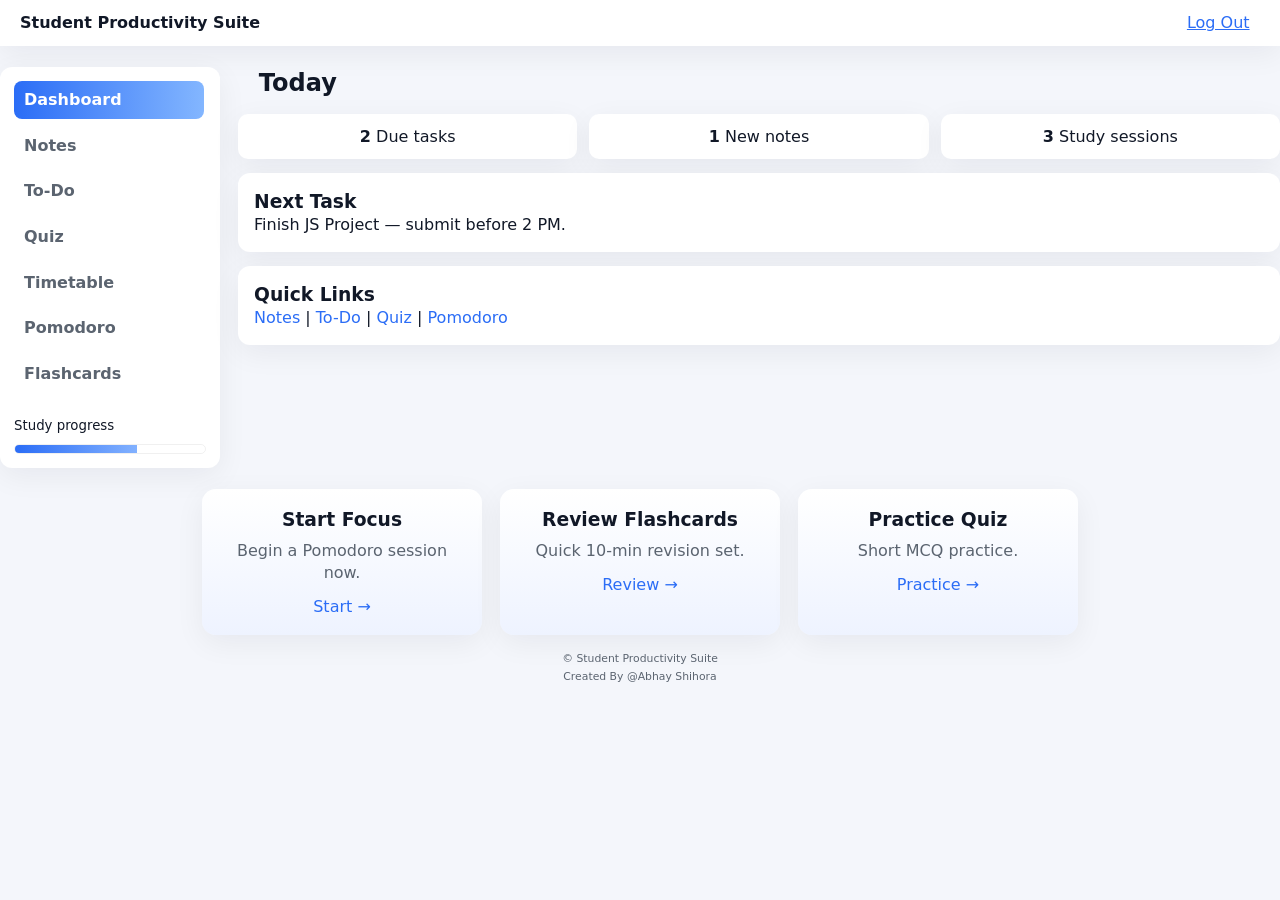
==== Home.html @ b065e047 "The Student Productivity Suite is a web-based application that helps students organize their studies" ====
<!doctype html>
<html lang="en">
<head>
  <meta charset="utf-8" />
  <meta name="viewport" content="width=device-width,initial-scale=1" />
  <title>Student Productivity Suite — Dashboard</title>
  <link rel="stylesheet" href="css/style.css" />
</head>
<body>
  <!-- top bar -->
  <header class="topbar">
    <div class="left">
     
      <h1  class="brand">Student Productivity Suite</h1>
    </div>
    <nav><a href="index.html"><u>Log Out</u></a></nav>
  </header>

<br>  

    <section class="layout layout-sidebar" aria-labelledby="sidebarTitle" hidden>

      <aside class="sidebar">
        <nav>
          <a href="Home.html" class="nav-link active">Dashboard</a>
          <a href="notes.html" class="nav-link">Notes</a>
          <a href="todo.html" class="nav-link">To-Do</a>
          <a href="quiz.html" class="nav-link">Quiz</a>
          <a href="timetable.html" class="nav-link">Timetable</a>
          <a href="pomodoro.html" class="nav-link">Pomodoro</a>
          <a href="flashcards.html" class="nav-link">Flashcards</a>
        </nav><br>
        <div class="sidebar-foot">
          <small>Study progress</small>
          <div class="progress"><div class="progbar" style="width:64%"></div></div>
        </div>
      </aside>
      
      <section class="content">
        <h2>Today</h2>
        <div class="card-row">
          <div class="small-card">
            <strong>2</strong>
            <span>Due tasks</span>
          </div>
          <div class="small-card">
            <strong>1</strong>
            <span>New notes</span>
          </div>
          <div class="small-card">
            <strong>3</strong>
            <span>Study sessions</span>
          </div>
        </div>

        <div class="big-card">
          <h3>Next Task</h3>
          <p>Finish JS Project — submit before 2 PM.</p>
        </div>

        <div class="big-card">
          <h3>Quick Links</h3>
          <div class="links">
            <a href="notes.html">Notes  </a>|
            <a href="todo.html">To-Do  </a>|
            <a href="quiz.html">Quiz  </a>|
            <a href="pomodoro.html">Pomodoro</a>
          </div>
        </div>
      </section>
    </section> 

    <br>
    <section class="layout layout-focus" aria-labelledby="focusTitle" >
      <div class="focus-wrap">
        <div class="focus-card">
          <h3>Start Focus</h3>
          <p>Begin a Pomodoro session now.</p>
          <a href="pomodoro.html" class="cta">Start →</a>
        </div>

        <div class="focus-card">
          <h3>Review Flashcards</h3>
          <p>Quick 10-min revision set.</p>
          <a href="flashcards.html" class="cta">Review →</a>
        </div>

        <div class="focus-card">
          <h3>Practice Quiz</h3>
          <p>Short MCQ practice.</p>
          <a href="quiz.html" class="cta">Practice →</a>
        </div>
      </div>
    </section>
  </main>

  <footer class="footer">
    <small>© Student Productivity Suite</small><br>
    <small>Created By @Abhay Shihora</small>
  </footer>
  <br><br><br><br>
  <script src="js/dashboard.js"></script>
</body>
</html>
---- css/style.css ----
:root {
  
  --bg: #f4f6fb;
  --card: #fff;
  --accent: #2b6df6;
  --muted: #5b6470;
  --text: #111827;
  --glass: rgba(255, 255, 255, 0.6);
  --shadow: 0 8px 30px rgba(15, 23, 42, 0.06);
  --radius: 10px;
  --soft: #eef3ff;
}

* {
  box-sizing: border-box;
  margin: 0;
  padding: 0;
  font-family: Inter, Segoe UI, system-ui, Arial;
  line-height: 1.35;
}
html,body {
  height: 100%;
}
body {
  background:#f4f6fb;
  color: var(--text);
  transition: background 0.25s ease, color 0.25s ease;
}
nav{
  margin-right: 1%;
}
a {
  text-decoration: none;
  color: var(--accent);

}

.topbar {
  display: flex;
  justify-content: space-between;
  padding: 12px 18px;
  background: #fff;
  box-shadow: var(--shadow);
}
.topbar .brand {
  font-size: 16px;
  margin-left: 2px;
}
h2{
  margin-left: 2%;
}
.layout-sidebar {
  display: flex;
  gap: 18px;
}
.sidebar {
  width: 220px;
  background: var(--card);
  padding: 14px;
  border-radius: 12px;
  box-shadow: var(--shadow);
  flex-direction: column;
}
.sidebar nav {
  display: flex;
  flex-direction: column;
  gap: 8px;
}
.nav-link {
  padding: 8px 10px;
  border-radius: 8px;
  color: var(--muted);
  font-weight: 700;
}
.nav-link:hover {
  background: var(--soft);
  color: var(--text);
}
.nav-link.active {
  background: linear-gradient(90deg, var(--accent), #83b6ff);
  color: white;
}
.content {
  flex: 1;
  display: flex;
  flex-direction: column;
  gap: 14px;
}
.card-row {
  display: flex;
  gap: 12px;
}
.small-card {
  background: var(--card);
  padding: 12px;
  border-radius: 10px;
  box-shadow: var(--shadow);
  flex: 1;
  text-align: center;
}
.big-card {
  background: var(--card);
  padding: 16px;
  border-radius: 12px;
  box-shadow: var(--shadow);
}

/* small progress */
.progress {
  background: transparent;
  border-radius: 10px;
  height: 10px;
  border: 1px solid rgba(0, 0, 0, 0.06);
  overflow: hidden;
  margin-top: 8px;
}
.progbar {
  height: 100%;
  background: linear-gradient(90deg, var(--accent), #82b1ff);
}

.layout-focus .focus-wrap {
  display: flex;
  gap: 18px;
  flex-wrap: wrap;
  justify-content: center;
}
.focus-card {
  width: 280px;
  background: linear-gradient(180deg, var(--card), var(--soft));
  padding: 18px;
  border-radius: 14px;
  box-shadow: var(--shadow);
  text-align: center;
}
.focus-card h3 {
  margin-bottom: 8px;
}
.focus-card p {
  color: var(--muted);
  margin-bottom: 12px;
}

/* footer */
.footer {
  padding: 14px;
  text-align: center;
  color: var(--muted);
  font-size: 13px;
}

/* utilities & responsive */
.row {
  display: flex;
  gap: 10px;
}
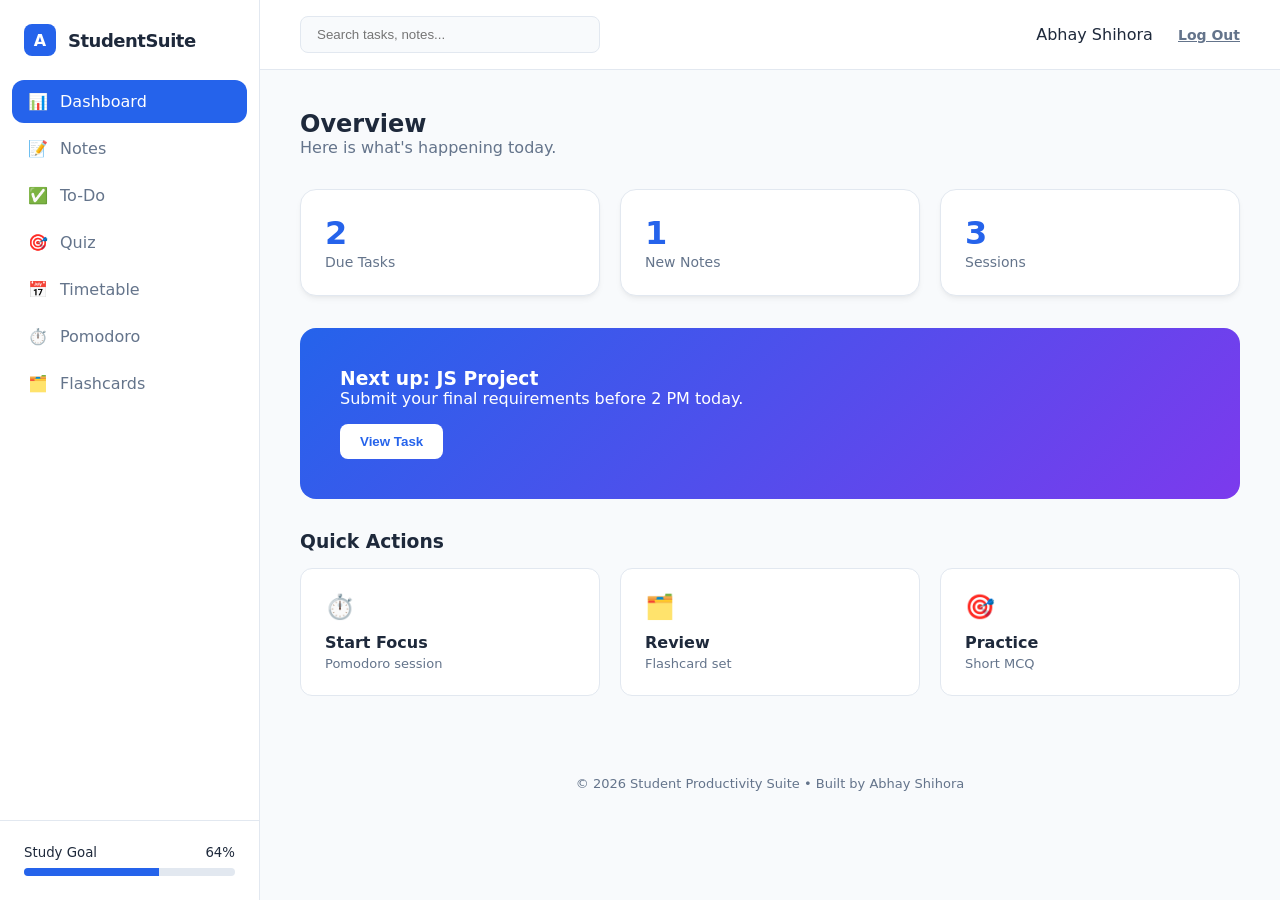
==== commit 389daf9d: "Change the Home page design..." ====
--- a/Home.html
+++ b/Home.html
@@ -1,104 +1,113 @@
-<!doctype html>
+<!DOCTYPE html>
 <html lang="en">
 <head>
   <meta charset="utf-8" />
   <meta name="viewport" content="width=device-width,initial-scale=1" />
-  <title>Student Productivity Suite — Dashboard</title>
+  <title>Dashboard — StudentSuite</title>
   <link rel="stylesheet" href="css/style.css" />
 </head>
 <body>
-  <!-- top bar -->
-  <header class="topbar">
-    <div class="left">
-     
-      <h1  class="brand">Student Productivity Suite</h1>
+
+  <aside class="sidebar">
+    <div class="sidebar-header">
+      <div class="brand-icon">A</div>
+      <h1 class="brand-text">StudentSuite</h1>
     </div>
-    <nav><a href="index.html"><u>Log Out</u></a></nav>
-  </header>
 
-<br>  
+    <nav class="sidebar-nav">
+      <a href="Home.html" class="nav-link active"><span>📊</span> Dashboard</a>
+      <a href="notes.html" class="nav-link"><span>📝</span> Notes</a>
+      <a href="todo.html" class="nav-link"><span>✅</span> To-Do</a>
+      <a href="quiz.html" class="nav-link"><span>🎯</span> Quiz</a>
+      <a href="timetable.html" class="nav-link"><span>📅</span> Timetable</a>
+      <a href="pomodoro.html" class="nav-link"><span>⏱️</span> Pomodoro</a>
+      <a href="flashcards.html" class="nav-link"><span>🗂️</span> Flashcards</a>
+    </nav>
 
-    <section class="layout layout-sidebar" aria-labelledby="sidebarTitle" hidden>
+    <div class="sidebar-footer">
+      <div class="progress-container">
+        <div class="progress-labels">
+          <small>Study Goal</small>
+          <small>64%</small>
+        </div>
+        <div class="progress-bar-bg">
+          <div class="progress-bar-fill" style="width:64%"></div>
+        </div>
+      </div>
+    </div>
+  </aside>
 
-      <aside class="sidebar">
-        <nav>
-          <a href="Home.html" class="nav-link active">Dashboard</a>
-          <a href="notes.html" class="nav-link">Notes</a>
-          <a href="todo.html" class="nav-link">To-Do</a>
-          <a href="quiz.html" class="nav-link">Quiz</a>
-          <a href="timetable.html" class="nav-link">Timetable</a>
-          <a href="pomodoro.html" class="nav-link">Pomodoro</a>
-          <a href="flashcards.html" class="nav-link">Flashcards</a>
-        </nav><br>
-        <div class="sidebar-foot">
-          <small>Study progress</small>
-          <div class="progress"><div class="progbar" style="width:64%"></div></div>
+  <main class="main-content">
+    <header class="topbar">
+      <div class="search-bar">
+        <input type="text" placeholder="Search tasks, notes...">
+      </div>
+      <div class="user-profile">
+        <span class="user-name">Abhay Shihora</span>
+        <a href="index.html" class="logout-btn">Log Out</a>
+      </div>
+    </header>
+
+    <section class="dashboard-body">
+      <header class="section-header">
+        <h2>Overview</h2>
+        <p class="subtitle">Here is what's happening today.</p>
+      </header>
+
+      <div class="stats-grid">
+        <div class="stat-card">
+          <span class="stat-value">2</span>
+          <span class="stat-label">Due Tasks</span>
         </div>
-      </aside>
-      
-      <section class="content">
-        <h2>Today</h2>
-        <div class="card-row">
-          <div class="small-card">
-            <strong>2</strong>
-            <span>Due tasks</span>
+        <div class="stat-card">
+          <span class="stat-value">1</span>
+          <span class="stat-label">New Notes</span>
+        </div>
+        <div class="stat-card">
+          <span class="stat-value">3</span>
+          <span class="stat-label">Sessions</span>
+        </div>
+      </div>
+
+      <div class="dashboard-grid">
+        <div class="main-panel">
+          <div class="card focus-banner">
+            <div class="focus-content">
+              <h3>Next up: JS Project</h3>
+              <p>Submit your final requirements before 2 PM today.</p>
+              <button class="btn-primary">View Task</button>
+            </div>
           </div>
-          <div class="small-card">
-            <strong>1</strong>
-            <span>New notes</span>
+
+          <div class="quick-actions">
+            <h3>Quick Actions</h3>
+            <div class="action-grid">
+              <a href="pomodoro.html" class="action-card">
+                <span class="icon">⏱️</span>
+                <h4>Start Focus</h4>
+                <p>Pomodoro session</p>
+              </a>
+              <a href="flashcards.html" class="action-card">
+                <span class="icon">🗂️</span>
+                <h4>Review</h4>
+                <p>Flashcard set</p>
+              </a>
+              <a href="quiz.html" class="action-card">
+                <span class="icon">🎯</span>
+                <h4>Practice</h4>
+                <p>Short MCQ</p>
+              </a>
+            </div>
           </div>
-          <div class="small-card">
-            <strong>3</strong>
-            <span>Study sessions</span>
-          </div>
-        </div>
-
-        <div class="big-card">
-          <h3>Next Task</h3>
-          <p>Finish JS Project — submit before 2 PM.</p>
-        </div>
-
-        <div class="big-card">
-          <h3>Quick Links</h3>
-          <div class="links">
-            <a href="notes.html">Notes  </a>|
-            <a href="todo.html">To-Do  </a>|
-            <a href="quiz.html">Quiz  </a>|
-            <a href="pomodoro.html">Pomodoro</a>
-          </div>
-        </div>
-      </section>
-    </section> 
-
-    <br>
-    <section class="layout layout-focus" aria-labelledby="focusTitle" >
-      <div class="focus-wrap">
-        <div class="focus-card">
-          <h3>Start Focus</h3>
-          <p>Begin a Pomodoro session now.</p>
-          <a href="pomodoro.html" class="cta">Start →</a>
-        </div>
-
-        <div class="focus-card">
-          <h3>Review Flashcards</h3>
-          <p>Quick 10-min revision set.</p>
-          <a href="flashcards.html" class="cta">Review →</a>
-        </div>
-
-        <div class="focus-card">
-          <h3>Practice Quiz</h3>
-          <p>Short MCQ practice.</p>
-          <a href="quiz.html" class="cta">Practice →</a>
         </div>
       </div>
     </section>
+
+    <footer class="main-footer">
+      <p>© 2026 Student Productivity Suite • Built by Abhay Shihora</p>
+    </footer>
   </main>
 
-  <footer class="footer">
-    <small>© Student Productivity Suite</small><br>
-    <small>Created By @Abhay Shihora</small>
-  </footer>
-  <br><br><br><br>
   <script src="js/dashboard.js"></script>
 </body>
-</html>
+</html>
--- a/css/style.css
+++ b/css/style.css
@@ -1,156 +1,241 @@
 :root {
-  
-  --bg: #f4f6fb;
-  --card: #fff;
-  --accent: #2b6df6;
-  --muted: #5b6470;
-  --text: #111827;
-  --glass: rgba(255, 255, 255, 0.6);
-  --shadow: 0 8px 30px rgba(15, 23, 42, 0.06);
-  --radius: 10px;
-  --soft: #eef3ff;
+  --sidebar-width: 260px;
+  --bg-body: #f8fafc;
+  --bg-card: #ffffff;
+  --primary: #2563eb;
+  --primary-light: #eff6ff;
+  --text-main: #1e293b;
+  --text-muted: #64748b;
+  --border: #e2e8f0;
+  --radius-lg: 16px;
+  --radius-md: 12px;
+  --shadow: 0 4px 6px -1px rgba(0, 0, 0, 0.05), 0 2px 4px -2px rgba(0, 0, 0, 0.05);
 }
 
 * {
   box-sizing: border-box;
   margin: 0;
   padding: 0;
-  font-family: Inter, Segoe UI, system-ui, Arial;
-  line-height: 1.35;
-}
-html,body {
+}
+
+body {
+  font-family: 'Inter', system-ui, -apple-system, sans-serif;
+  background-color: var(--bg-body);
+  color: var(--text-main);
+  display: flex; /* Sidebar and Main side-by-side */
+  min-height: 100vh;
+}
+
+/* --- SIDEBAR --- */
+.sidebar {
+  width: var(--sidebar-width);
+  background: var(--bg-card);
+  border-right: 1px solid var(--border);
+  display: flex;
+  flex-direction: column;
+  position: fixed;
+  height: 100vh;
+  z-index: 10;
+}
+
+.sidebar-header {
+  padding: 24px;
+  display: flex;
+  align-items: center;
+  gap: 12px;
+}
+
+.brand-icon {
+  width: 32px;
+  height: 32px;
+  background: var(--primary);
+  color: white;
+  border-radius: 8px;
+  display: flex;
+  align-items: center;
+  justify-content: center;
+  font-weight: bold;
+}
+
+.brand-text {
+  font-size: 18px;
+  font-weight: 700;
+  letter-spacing: -0.5px;
+}
+
+.sidebar-nav {
+  flex: 1;
+  padding: 0 12px;
+}
+
+.nav-link {
+  display: flex;
+  align-items: center;
+  gap: 12px;
+  padding: 12px 16px;
+  text-decoration: none;
+  color: var(--text-muted);
+  font-weight: 500;
+  border-radius: var(--radius-md);
+  margin-bottom: 4px;
+  transition: all 0.2s;
+}
+
+.nav-link:hover {
+  background: var(--primary-light);
+  color: var(--primary);
+}
+
+.nav-link.active {
+  background: var(--primary);
+  color: white;
+}
+
+.sidebar-footer {
+  padding: 24px;
+  border-top: 1px solid var(--border);
+}
+
+.progress-labels {
+  display: flex;
+  justify-content: space-between;
+  margin-bottom: 8px;
+}
+
+.progress-bar-bg {
+  height: 8px;
+  background: var(--border);
+  border-radius: 4px;
+  overflow: hidden;
+}
+
+.progress-bar-fill {
   height: 100%;
-}
-body {
-  background:#f4f6fb;
-  color: var(--text);
-  transition: background 0.25s ease, color 0.25s ease;
-}
-nav{
-  margin-right: 1%;
-}
-a {
+  background: var(--primary);
+}
+
+/* --- MAIN CONTENT --- */
+.main-content {
+  margin-left: var(--sidebar-width);
+  flex: 1;
+  display: flex;
+  flex-direction: column;
+}
+
+.topbar {
+  height: 70px;
+  background: var(--bg-card);
+  border-bottom: 1px solid var(--border);
+  display: flex;
+  align-items: center;
+  justify-content: space-between;
+  padding: 0 40px;
+}
+
+.search-bar input {
+  padding: 10px 16px;
+  border: 1px solid var(--border);
+  border-radius: 8px;
+  width: 300px;
+  background: var(--bg-body);
+}
+
+.logout-btn {
+  font-size: 14px;
+  font-weight: 600;
+  color: var(--text-muted);
+  margin-left: 20px;
+}
+
+.dashboard-body {
+  padding: 40px;
+}
+
+.section-header {
+  margin-bottom: 32px;
+}
+
+.subtitle {
+  color: var(--text-muted);
+}
+
+/* STATS */
+.stats-grid {
+  display: grid;
+  grid-template-columns: repeat(3, 1fr);
+  gap: 20px;
+  margin-bottom: 32px;
+}
+
+.stat-card {
+  background: var(--bg-card);
+  padding: 24px;
+  border-radius: var(--radius-lg);
+  border: 1px solid var(--border);
+  box-shadow: var(--shadow);
+}
+
+.stat-value {
+  display: block;
+  font-size: 32px;
+  font-weight: 800;
+  color: var(--primary);
+}
+
+.stat-label {
+  color: var(--text-muted);
+  font-size: 14px;
+  font-weight: 500;
+}
+
+/* ACTION CARDS */
+.focus-banner {
+  background: linear-gradient(135deg, #2563eb, #7c3aed);
+  color: white;
+  padding: 40px;
+  border-radius: var(--radius-lg);
+  margin-bottom: 32px;
+}
+
+.btn-primary {
+  background: white;
+  color: var(--primary);
+  border: none;
+  padding: 10px 20px;
+  border-radius: 8px;
+  font-weight: 600;
+  margin-top: 16px;
+  cursor: pointer;
+}
+
+.action-grid {
+  display: grid;
+  grid-template-columns: repeat(auto-fit, minmax(200px, 1fr));
+  gap: 20px;
+  margin-top: 16px;
+}
+
+.action-card {
+  background: var(--bg-card);
+  padding: 24px;
+  border-radius: var(--radius-md);
+  border: 1px solid var(--border);
   text-decoration: none;
-  color: var(--accent);
-
-}
-
-.topbar {
-  display: flex;
-  justify-content: space-between;
-  padding: 12px 18px;
-  background: #fff;
-  box-shadow: var(--shadow);
-}
-.topbar .brand {
-  font-size: 16px;
-  margin-left: 2px;
-}
-h2{
-  margin-left: 2%;
-}
-.layout-sidebar {
-  display: flex;
-  gap: 18px;
-}
-.sidebar {
-  width: 220px;
-  background: var(--card);
-  padding: 14px;
-  border-radius: 12px;
-  box-shadow: var(--shadow);
-  flex-direction: column;
-}
-.sidebar nav {
-  display: flex;
-  flex-direction: column;
-  gap: 8px;
-}
-.nav-link {
-  padding: 8px 10px;
-  border-radius: 8px;
-  color: var(--muted);
-  font-weight: 700;
-}
-.nav-link:hover {
-  background: var(--soft);
-  color: var(--text);
-}
-.nav-link.active {
-  background: linear-gradient(90deg, var(--accent), #83b6ff);
-  color: white;
-}
-.content {
-  flex: 1;
-  display: flex;
-  flex-direction: column;
-  gap: 14px;
-}
-.card-row {
-  display: flex;
-  gap: 12px;
-}
-.small-card {
-  background: var(--card);
-  padding: 12px;
-  border-radius: 10px;
-  box-shadow: var(--shadow);
-  flex: 1;
+  transition: transform 0.2s;
+}
+
+.action-card:hover {
+  transform: translateY(-5px);
+  border-color: var(--primary);
+}
+
+.action-card .icon { font-size: 24px; margin-bottom: 12px; display: block; }
+.action-card h4 { color: var(--text-main); margin-bottom: 4px; }
+.action-card p { color: var(--text-muted); font-size: 13px; }
+
+.main-footer {
+  padding: 40px;
   text-align: center;
-}
-.big-card {
-  background: var(--card);
-  padding: 16px;
-  border-radius: 12px;
-  box-shadow: var(--shadow);
-}
-
-/* small progress */
-.progress {
-  background: transparent;
-  border-radius: 10px;
-  height: 10px;
-  border: 1px solid rgba(0, 0, 0, 0.06);
-  overflow: hidden;
-  margin-top: 8px;
-}
-.progbar {
-  height: 100%;
-  background: linear-gradient(90deg, var(--accent), #82b1ff);
-}
-
-.layout-focus .focus-wrap {
-  display: flex;
-  gap: 18px;
-  flex-wrap: wrap;
-  justify-content: center;
-}
-.focus-card {
-  width: 280px;
-  background: linear-gradient(180deg, var(--card), var(--soft));
-  padding: 18px;
-  border-radius: 14px;
-  box-shadow: var(--shadow);
-  text-align: center;
-}
-.focus-card h3 {
-  margin-bottom: 8px;
-}
-.focus-card p {
-  color: var(--muted);
-  margin-bottom: 12px;
-}
-
-/* footer */
-.footer {
-  padding: 14px;
-  text-align: center;
-  color: var(--muted);
+  color: var(--text-muted);
   font-size: 13px;
-}
-
-/* utilities & responsive */
-.row {
-  display: flex;
-  gap: 10px;
-}
+}
